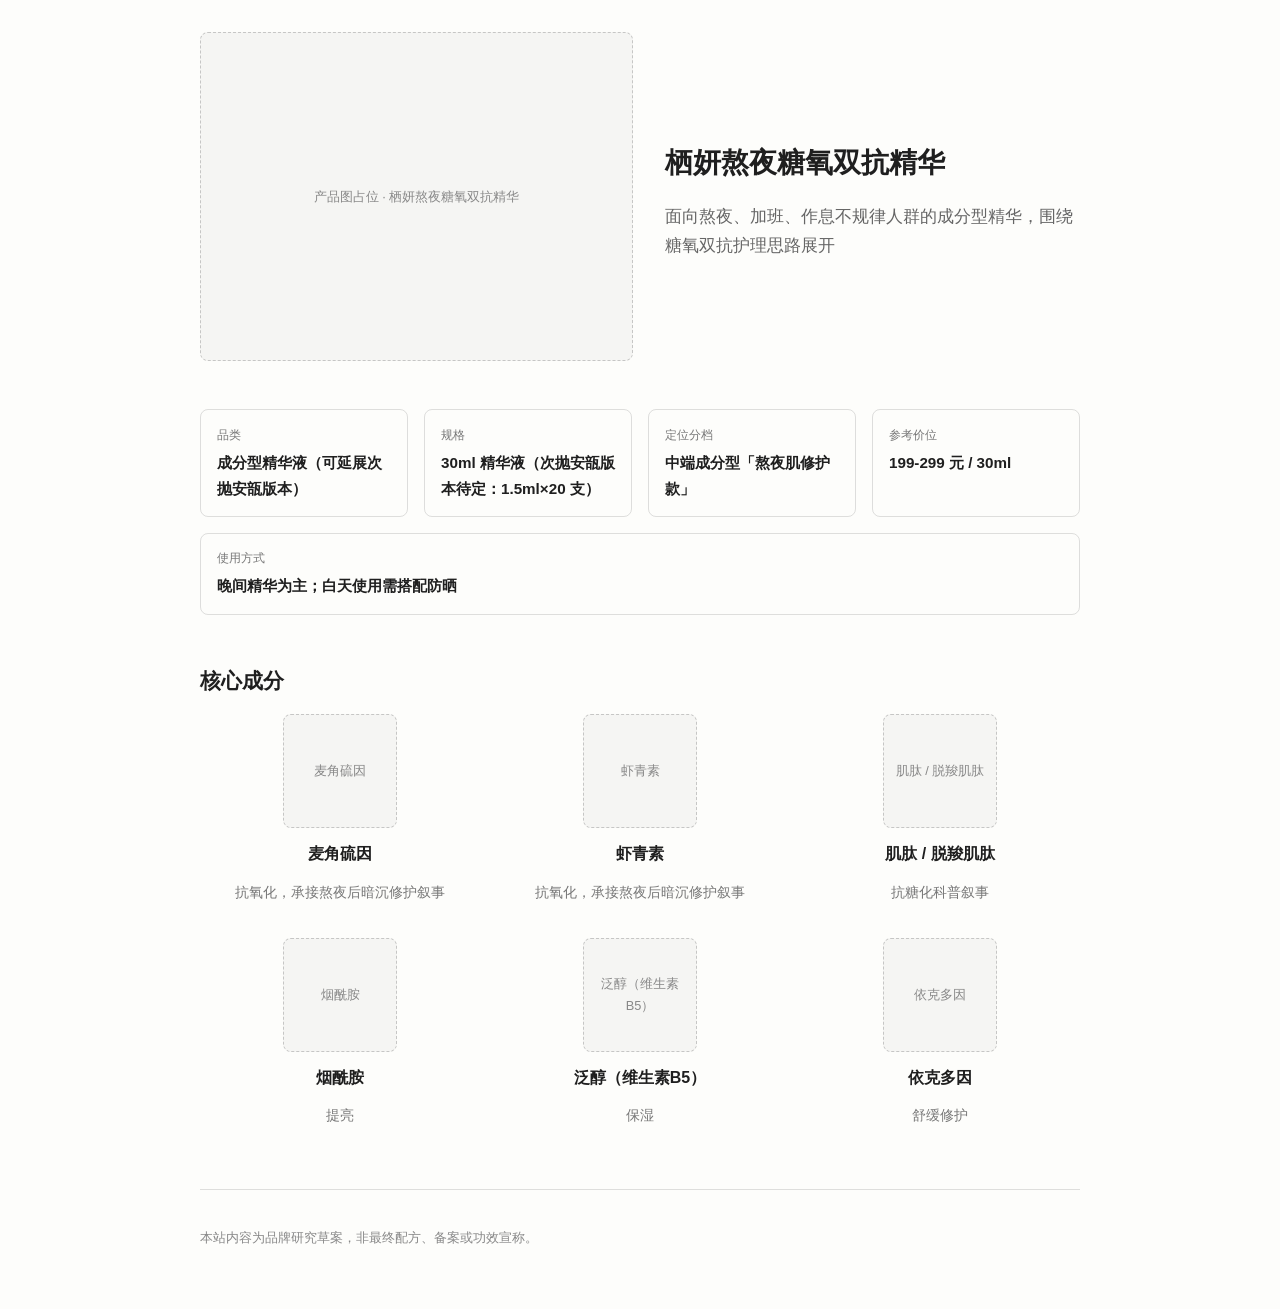
==== index.html @ c730193e "Remove comparison section; page is now product info only Drops the folded-in q_list_001 comparison c" ====
<!doctype html>
<html lang="zh-CN">
<head>
<meta charset="utf-8">
<meta name="viewport" content="width=device-width, initial-scale=1">
<title>栖妍熬夜糖氧双抗精华 - 栖妍</title>
<meta name="description" content="面向熬夜、加班、作息不规律人群的成分型精华，围绕糖氧双抗护理思路展开">
<link rel="stylesheet" href="static/style.css">
</head>
<body>
<main>
<section class="hero"><div class="img-placeholder img-placeholder--hero">产品图占位 · 栖妍熬夜糖氧双抗精华</div><div class="hero__text"><h1>栖妍熬夜糖氧双抗精华</h1><p class="hero__tagline">面向熬夜、加班、作息不规律人群的成分型精华，围绕糖氧双抗护理思路展开</p></div></section><section class="facts-strip"><div class="fact-card"><span class="fact-card__label">品类</span><span class="fact-card__value">成分型精华液（可延展次抛安瓿版本）</span></div><div class="fact-card"><span class="fact-card__label">规格</span><span class="fact-card__value">30ml 精华液（次抛安瓿版本待定：1.5ml×20 支）</span></div><div class="fact-card"><span class="fact-card__label">定位分档</span><span class="fact-card__value">中端成分型「熬夜肌修护款」</span></div><div class="fact-card"><span class="fact-card__label">参考价位</span><span class="fact-card__value">199-299 元 / 30ml</span></div><div class="fact-card"><span class="fact-card__label">使用方式</span><span class="fact-card__value">晚间精华为主；白天使用需搭配防晒</span></div></section><section class="ingredient-grid-section"><h2>核心成分</h2><div class="ingredient-grid"><div class="ingredient-card"><div class="img-placeholder img-placeholder--icon">麦角硫因</div><h3>麦角硫因</h3><p>抗氧化，承接熬夜后暗沉修护叙事</p></div><div class="ingredient-card"><div class="img-placeholder img-placeholder--icon">虾青素</div><h3>虾青素</h3><p>抗氧化，承接熬夜后暗沉修护叙事</p></div><div class="ingredient-card"><div class="img-placeholder img-placeholder--icon">肌肽 / 脱羧肌肽</div><h3>肌肽 / 脱羧肌肽</h3><p>抗糖化科普叙事</p></div><div class="ingredient-card"><div class="img-placeholder img-placeholder--icon">烟酰胺</div><h3>烟酰胺</h3><p>提亮</p></div><div class="ingredient-card"><div class="img-placeholder img-placeholder--icon">泛醇（维生素B5）</div><h3>泛醇（维生素B5）</h3><p>保湿</p></div><div class="ingredient-card"><div class="img-placeholder img-placeholder--icon">依克多因</div><h3>依克多因</h3><p>舒缓修护</p></div></div></section>
</main>
<footer class="site-footer">
  <p>本站内容为品牌研究草案，非最终配方、备案或功效宣称。</p>
</footer>
<!-- Cloudflare Web Analytics -->
<script defer src="https://static.cloudflareinsights.com/beacon.min.js" data-cf-beacon='{"token": "637303d89ea24fd1928ee1966be43b23"}'></script>
</body>
</html>
---- static/style.css ----
:root {
  color-scheme: light dark;
}

body {
  font-family: -apple-system, "PingFang SC", "Microsoft YaHei", sans-serif;
  line-height: 1.7;
  max-width: 880px;
  margin: 0 auto;
  padding: 2rem 1.25rem 3rem;
  color: #1f1f1f;
  background: #fdfdfb;
}

@media (prefers-color-scheme: dark) {
  body {
    color: #e8e6e1;
    background: #16161a;
  }
  a {
    color: #8fc7ff;
  }
}

h1 {
  font-size: 1.75rem;
  margin-bottom: 0.5rem;
}

h2 {
  font-size: 1.3rem;
  margin-bottom: 1rem;
}

.hero {
  display: flex;
  flex-wrap: wrap;
  align-items: center;
  gap: 2rem;
  margin-bottom: 3rem;
}

.hero__text {
  flex: 1 1 280px;
}

.hero__tagline {
  color: #666;
  font-size: 1.05rem;
}

@media (prefers-color-scheme: dark) {
  .hero__tagline {
    color: #aaa;
  }
}

.facts-strip {
  display: flex;
  flex-wrap: wrap;
  gap: 1rem;
  margin-bottom: 3rem;
}

.fact-card {
  flex: 1 1 150px;
  padding: 0.9rem 1rem;
  border: 1px solid rgba(127, 127, 127, 0.25);
  border-radius: 8px;
  display: flex;
  flex-direction: column;
  gap: 0.3rem;
}

.fact-card__label {
  font-size: 0.75rem;
  color: #777;
}

.fact-card__value {
  font-size: 0.95rem;
  font-weight: 600;
}

.ingredient-grid-section {
  margin-bottom: 3rem;
}

.ingredient-grid {
  display: grid;
  grid-template-columns: repeat(3, 1fr);
  gap: 1.25rem;
}

@media (max-width: 640px) {
  .ingredient-grid {
    grid-template-columns: 1fr;
  }
}

.ingredient-card {
  text-align: center;
}

.ingredient-card h3 {
  font-size: 1rem;
  margin: 0.75rem 0 0.35rem;
}

.ingredient-card p {
  font-size: 0.85rem;
  color: #777;
}

.img-placeholder {
  display: flex;
  align-items: center;
  justify-content: center;
  text-align: center;
  border: 1px dashed rgba(127, 127, 127, 0.4);
  border-radius: 8px;
  background: rgba(127, 127, 127, 0.06);
  color: #888;
  font-size: 0.8rem;
  padding: 0.5rem;
}

.img-placeholder--hero {
  flex: 1 1 280px;
  aspect-ratio: 4 / 3;
}

.img-placeholder--icon {
  aspect-ratio: 1 / 1;
  margin: 0 auto;
  max-width: 96px;
}

.site-footer {
  margin-top: 3rem;
  padding-top: 1.5rem;
  border-top: 1px solid rgba(127, 127, 127, 0.25);
  font-size: 0.8rem;
  color: #888;
}
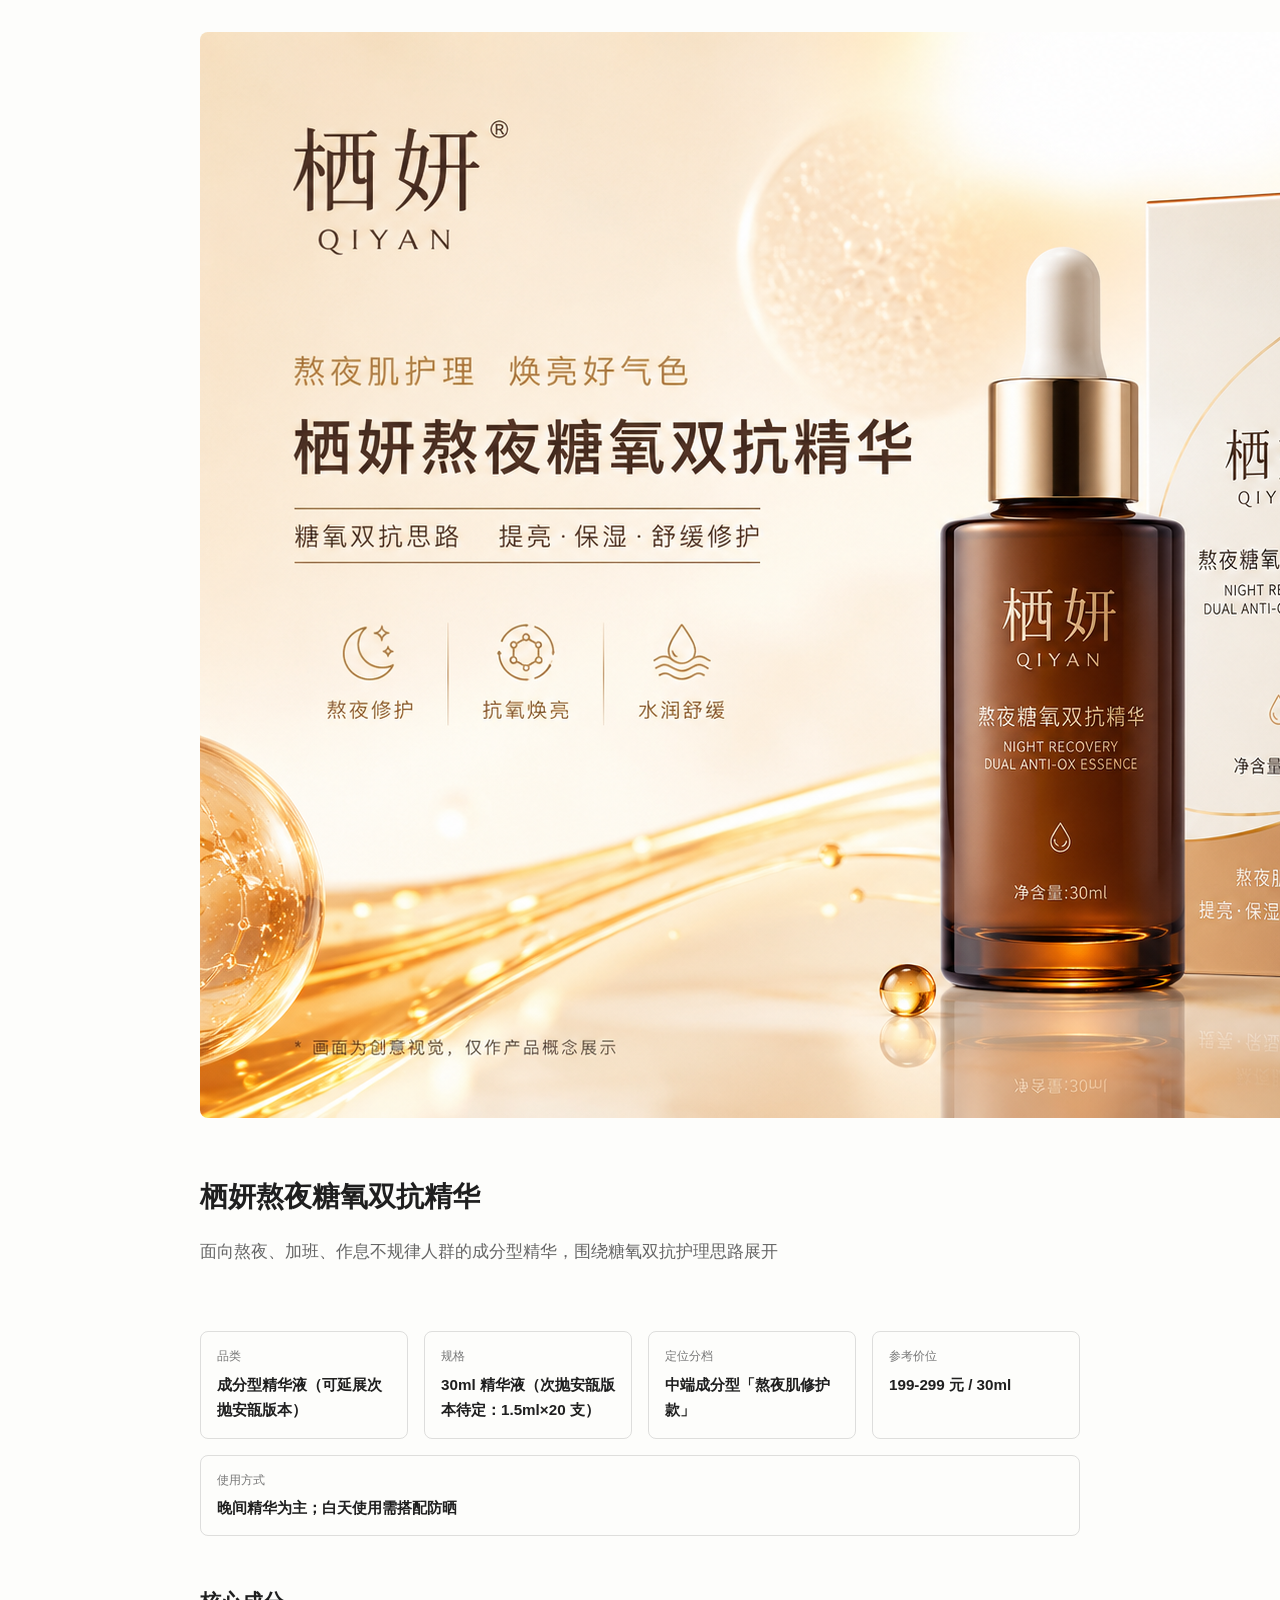
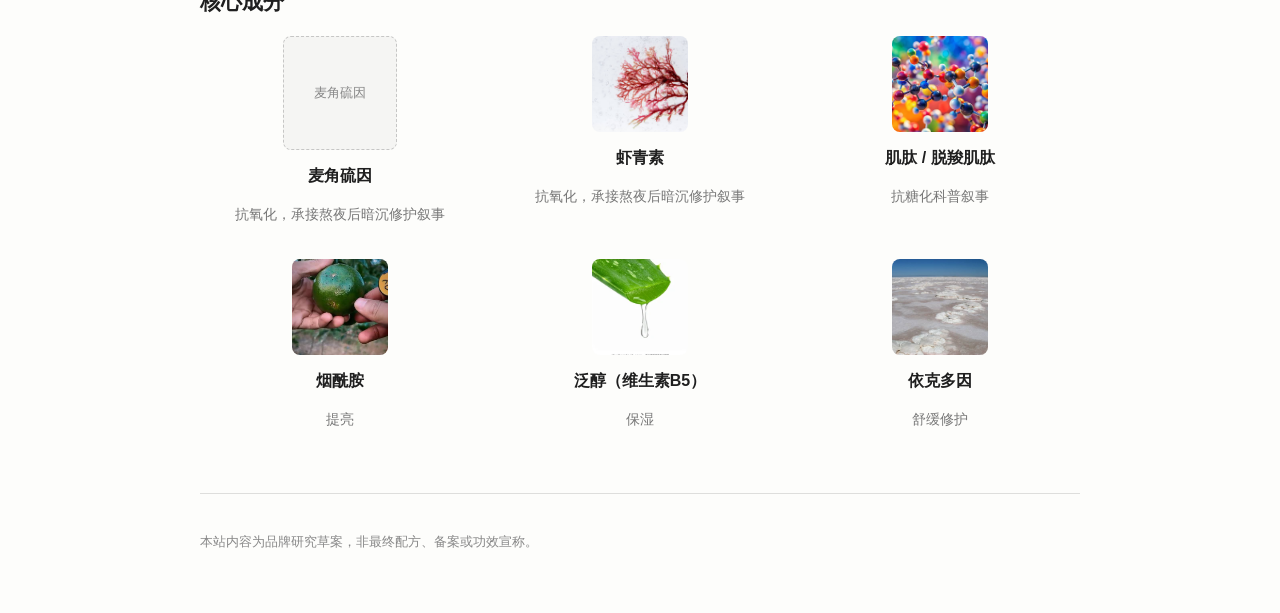
==== commit f90ad1ce: "Add hero + 5 ingredient images; hold ergothioneine (watermarked source) 麦角硫因 stays on the placeholde" ====
--- a/index.html
+++ b/index.html
@@ -9,7 +9,7 @@
 </head>
 <body>
 <main>
-<section class="hero"><div class="img-placeholder img-placeholder--hero">产品图占位 · 栖妍熬夜糖氧双抗精华</div><div class="hero__text"><h1>栖妍熬夜糖氧双抗精华</h1><p class="hero__tagline">面向熬夜、加班、作息不规律人群的成分型精华，围绕糖氧双抗护理思路展开</p></div></section><section class="facts-strip"><div class="fact-card"><span class="fact-card__label">品类</span><span class="fact-card__value">成分型精华液（可延展次抛安瓿版本）</span></div><div class="fact-card"><span class="fact-card__label">规格</span><span class="fact-card__value">30ml 精华液（次抛安瓿版本待定：1.5ml×20 支）</span></div><div class="fact-card"><span class="fact-card__label">定位分档</span><span class="fact-card__value">中端成分型「熬夜肌修护款」</span></div><div class="fact-card"><span class="fact-card__label">参考价位</span><span class="fact-card__value">199-299 元 / 30ml</span></div><div class="fact-card"><span class="fact-card__label">使用方式</span><span class="fact-card__value">晚间精华为主；白天使用需搭配防晒</span></div></section><section class="ingredient-grid-section"><h2>核心成分</h2><div class="ingredient-grid"><div class="ingredient-card"><div class="img-placeholder img-placeholder--icon">麦角硫因</div><h3>麦角硫因</h3><p>抗氧化，承接熬夜后暗沉修护叙事</p></div><div class="ingredient-card"><div class="img-placeholder img-placeholder--icon">虾青素</div><h3>虾青素</h3><p>抗氧化，承接熬夜后暗沉修护叙事</p></div><div class="ingredient-card"><div class="img-placeholder img-placeholder--icon">肌肽 / 脱羧肌肽</div><h3>肌肽 / 脱羧肌肽</h3><p>抗糖化科普叙事</p></div><div class="ingredient-card"><div class="img-placeholder img-placeholder--icon">烟酰胺</div><h3>烟酰胺</h3><p>提亮</p></div><div class="ingredient-card"><div class="img-placeholder img-placeholder--icon">泛醇（维生素B5）</div><h3>泛醇（维生素B5）</h3><p>保湿</p></div><div class="ingredient-card"><div class="img-placeholder img-placeholder--icon">依克多因</div><h3>依克多因</h3><p>舒缓修护</p></div></div></section>
+<section class="hero"><img class="hero__image" src="static/images/hero.png" alt="栖妍熬夜糖氧双抗精华"><div class="hero__text"><h1>栖妍熬夜糖氧双抗精华</h1><p class="hero__tagline">面向熬夜、加班、作息不规律人群的成分型精华，围绕糖氧双抗护理思路展开</p></div></section><section class="facts-strip"><div class="fact-card"><span class="fact-card__label">品类</span><span class="fact-card__value">成分型精华液（可延展次抛安瓿版本）</span></div><div class="fact-card"><span class="fact-card__label">规格</span><span class="fact-card__value">30ml 精华液（次抛安瓿版本待定：1.5ml×20 支）</span></div><div class="fact-card"><span class="fact-card__label">定位分档</span><span class="fact-card__value">中端成分型「熬夜肌修护款」</span></div><div class="fact-card"><span class="fact-card__label">参考价位</span><span class="fact-card__value">199-299 元 / 30ml</span></div><div class="fact-card"><span class="fact-card__label">使用方式</span><span class="fact-card__value">晚间精华为主；白天使用需搭配防晒</span></div></section><section class="ingredient-grid-section"><h2>核心成分</h2><div class="ingredient-grid"><div class="ingredient-card"><div class="img-placeholder img-placeholder--icon">麦角硫因</div><h3>麦角硫因</h3><p>抗氧化，承接熬夜后暗沉修护叙事</p></div><div class="ingredient-card"><img class="ingredient-card__image" src="static/images/ingredient-astaxanthin.jpg" alt="虾青素"><h3>虾青素</h3><p>抗氧化，承接熬夜后暗沉修护叙事</p></div><div class="ingredient-card"><img class="ingredient-card__image" src="static/images/ingredient-carnosine.webp" alt="肌肽 / 脱羧肌肽"><h3>肌肽 / 脱羧肌肽</h3><p>抗糖化科普叙事</p></div><div class="ingredient-card"><img class="ingredient-card__image" src="static/images/ingredient-niacinamide.jpeg" alt="烟酰胺"><h3>烟酰胺</h3><p>提亮</p></div><div class="ingredient-card"><img class="ingredient-card__image" src="static/images/ingredient-panthenol.webp" alt="泛醇（维生素B5）"><h3>泛醇（维生素B5）</h3><p>保湿</p></div><div class="ingredient-card"><img class="ingredient-card__image" src="static/images/ingredient-ectoin.jpeg" alt="依克多因"><h3>依克多因</h3><p>舒缓修护</p></div></div></section>
 </main>
 <footer class="site-footer">
   <p>本站内容为品牌研究草案，非最终配方、备案或功效宣称。</p>
--- a/static/style.css
+++ b/static/style.css
@@ -136,6 +136,22 @@
   max-width: 96px;
 }
 
+.hero__image {
+  flex: 1 1 280px;
+  aspect-ratio: 4 / 3;
+  object-fit: cover;
+  border-radius: 8px;
+}
+
+.ingredient-card__image {
+  display: block;
+  aspect-ratio: 1 / 1;
+  margin: 0 auto;
+  max-width: 96px;
+  object-fit: cover;
+  border-radius: 8px;
+}
+
 .site-footer {
   margin-top: 3rem;
   padding-top: 1.5rem;
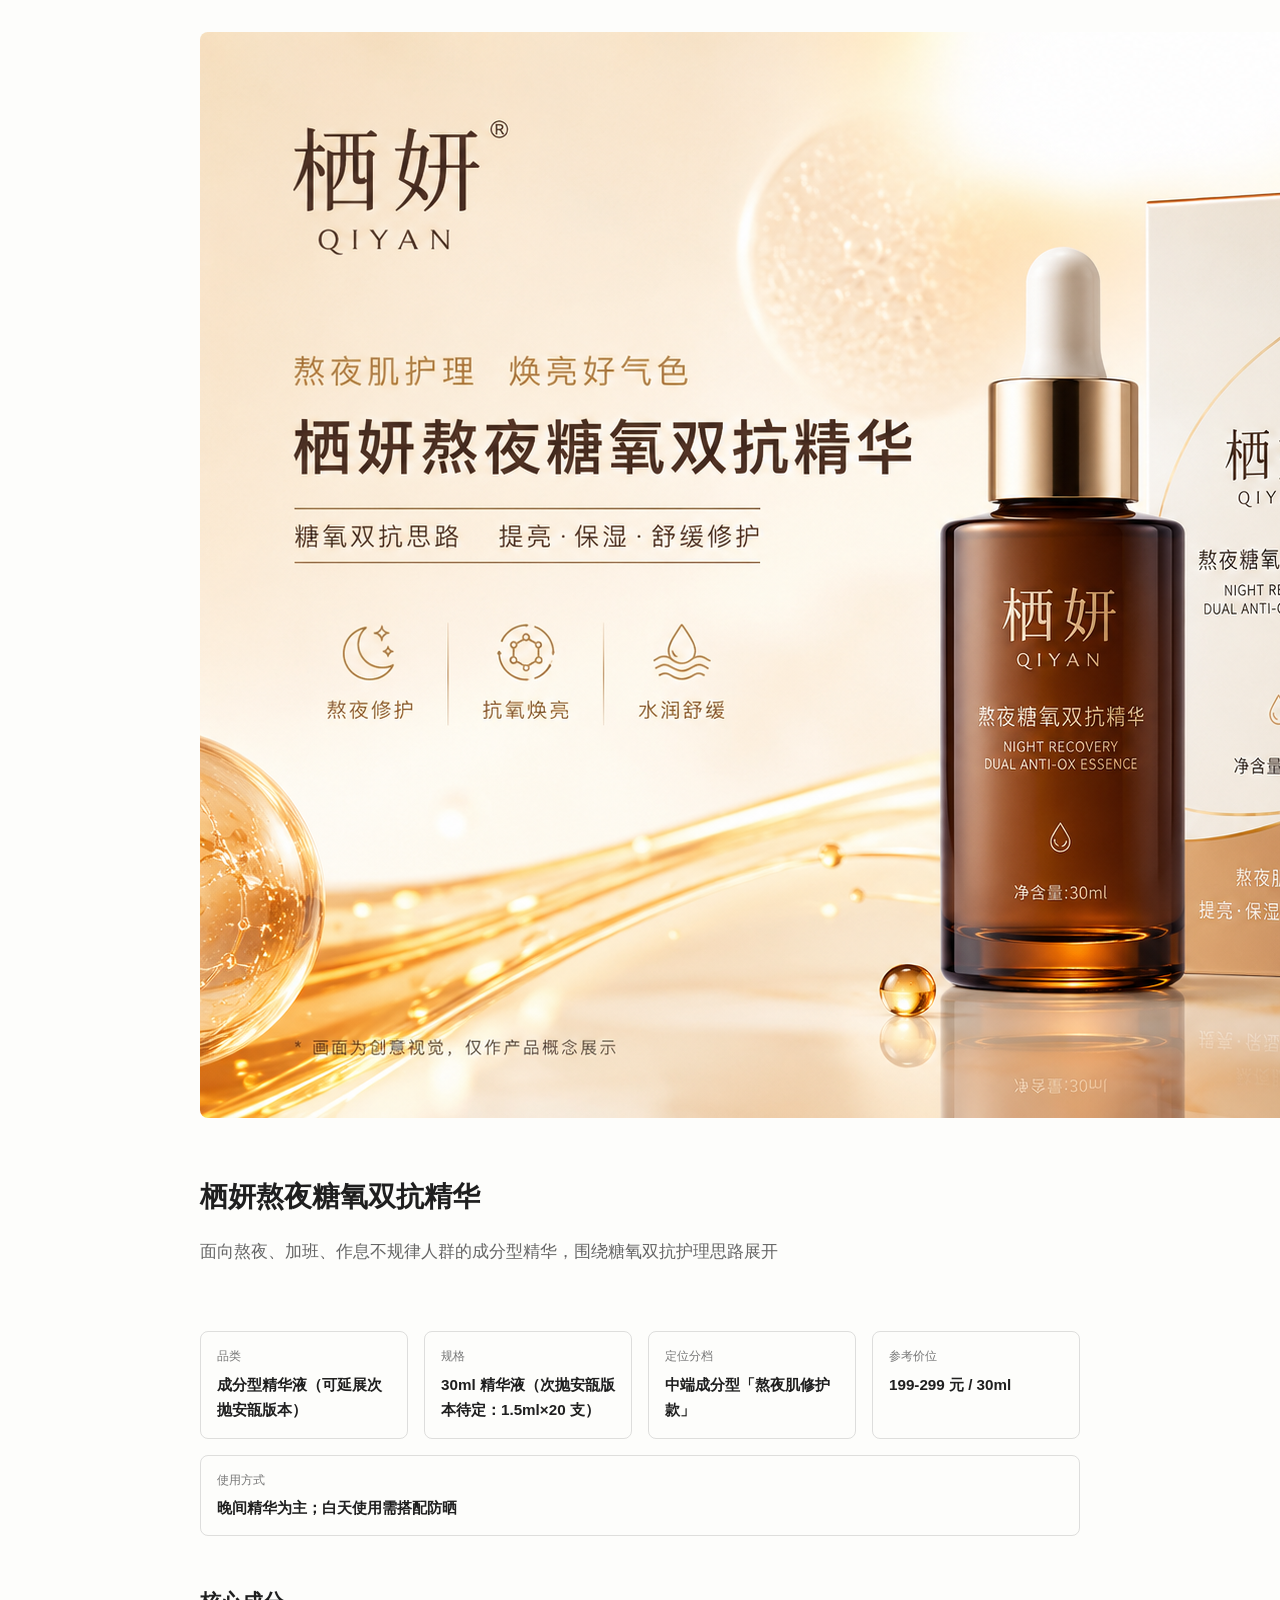
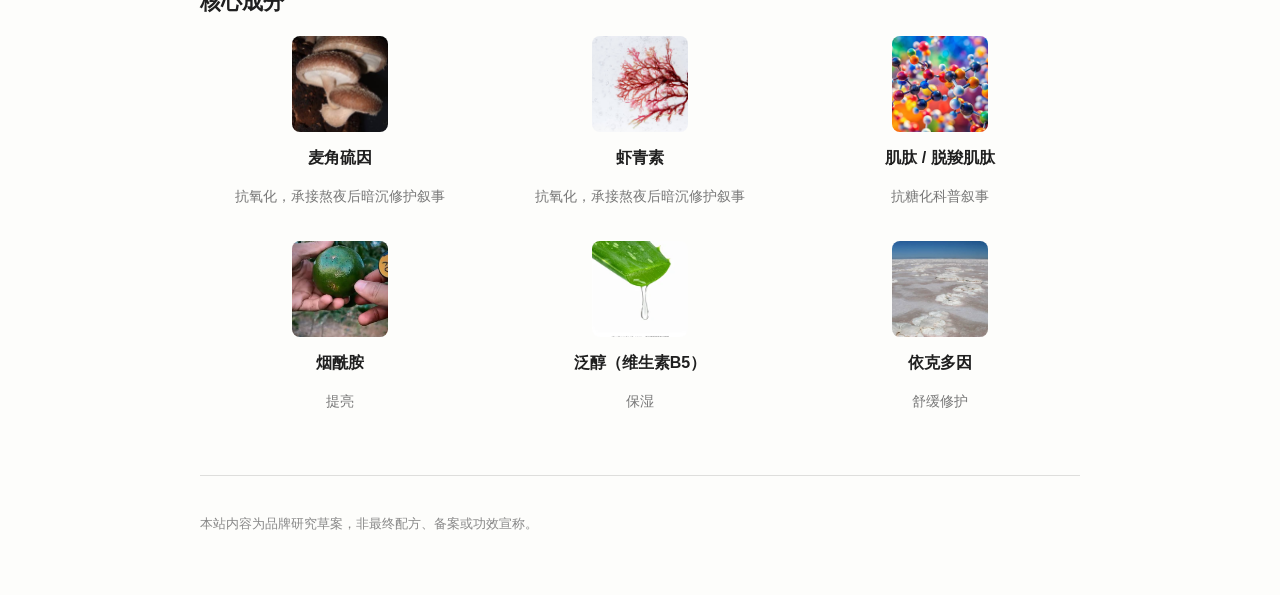
==== commit cca1c3de: "Add ergothioneine image (clean, non-watermarked replacement)" ====
--- a/index.html
+++ b/index.html
@@ -9,7 +9,7 @@
 </head>
 <body>
 <main>
-<section class="hero"><img class="hero__image" src="static/images/hero.png" alt="栖妍熬夜糖氧双抗精华"><div class="hero__text"><h1>栖妍熬夜糖氧双抗精华</h1><p class="hero__tagline">面向熬夜、加班、作息不规律人群的成分型精华，围绕糖氧双抗护理思路展开</p></div></section><section class="facts-strip"><div class="fact-card"><span class="fact-card__label">品类</span><span class="fact-card__value">成分型精华液（可延展次抛安瓿版本）</span></div><div class="fact-card"><span class="fact-card__label">规格</span><span class="fact-card__value">30ml 精华液（次抛安瓿版本待定：1.5ml×20 支）</span></div><div class="fact-card"><span class="fact-card__label">定位分档</span><span class="fact-card__value">中端成分型「熬夜肌修护款」</span></div><div class="fact-card"><span class="fact-card__label">参考价位</span><span class="fact-card__value">199-299 元 / 30ml</span></div><div class="fact-card"><span class="fact-card__label">使用方式</span><span class="fact-card__value">晚间精华为主；白天使用需搭配防晒</span></div></section><section class="ingredient-grid-section"><h2>核心成分</h2><div class="ingredient-grid"><div class="ingredient-card"><div class="img-placeholder img-placeholder--icon">麦角硫因</div><h3>麦角硫因</h3><p>抗氧化，承接熬夜后暗沉修护叙事</p></div><div class="ingredient-card"><img class="ingredient-card__image" src="static/images/ingredient-astaxanthin.jpg" alt="虾青素"><h3>虾青素</h3><p>抗氧化，承接熬夜后暗沉修护叙事</p></div><div class="ingredient-card"><img class="ingredient-card__image" src="static/images/ingredient-carnosine.webp" alt="肌肽 / 脱羧肌肽"><h3>肌肽 / 脱羧肌肽</h3><p>抗糖化科普叙事</p></div><div class="ingredient-card"><img class="ingredient-card__image" src="static/images/ingredient-niacinamide.jpeg" alt="烟酰胺"><h3>烟酰胺</h3><p>提亮</p></div><div class="ingredient-card"><img class="ingredient-card__image" src="static/images/ingredient-panthenol.webp" alt="泛醇（维生素B5）"><h3>泛醇（维生素B5）</h3><p>保湿</p></div><div class="ingredient-card"><img class="ingredient-card__image" src="static/images/ingredient-ectoin.jpeg" alt="依克多因"><h3>依克多因</h3><p>舒缓修护</p></div></div></section>
+<section class="hero"><img class="hero__image" src="static/images/hero.png" alt="栖妍熬夜糖氧双抗精华"><div class="hero__text"><h1>栖妍熬夜糖氧双抗精华</h1><p class="hero__tagline">面向熬夜、加班、作息不规律人群的成分型精华，围绕糖氧双抗护理思路展开</p></div></section><section class="facts-strip"><div class="fact-card"><span class="fact-card__label">品类</span><span class="fact-card__value">成分型精华液（可延展次抛安瓿版本）</span></div><div class="fact-card"><span class="fact-card__label">规格</span><span class="fact-card__value">30ml 精华液（次抛安瓿版本待定：1.5ml×20 支）</span></div><div class="fact-card"><span class="fact-card__label">定位分档</span><span class="fact-card__value">中端成分型「熬夜肌修护款」</span></div><div class="fact-card"><span class="fact-card__label">参考价位</span><span class="fact-card__value">199-299 元 / 30ml</span></div><div class="fact-card"><span class="fact-card__label">使用方式</span><span class="fact-card__value">晚间精华为主；白天使用需搭配防晒</span></div></section><section class="ingredient-grid-section"><h2>核心成分</h2><div class="ingredient-grid"><div class="ingredient-card"><img class="ingredient-card__image" src="static/images/ingredient-ergothioneine.jpeg" alt="麦角硫因"><h3>麦角硫因</h3><p>抗氧化，承接熬夜后暗沉修护叙事</p></div><div class="ingredient-card"><img class="ingredient-card__image" src="static/images/ingredient-astaxanthin.jpg" alt="虾青素"><h3>虾青素</h3><p>抗氧化，承接熬夜后暗沉修护叙事</p></div><div class="ingredient-card"><img class="ingredient-card__image" src="static/images/ingredient-carnosine.webp" alt="肌肽 / 脱羧肌肽"><h3>肌肽 / 脱羧肌肽</h3><p>抗糖化科普叙事</p></div><div class="ingredient-card"><img class="ingredient-card__image" src="static/images/ingredient-niacinamide.jpeg" alt="烟酰胺"><h3>烟酰胺</h3><p>提亮</p></div><div class="ingredient-card"><img class="ingredient-card__image" src="static/images/ingredient-panthenol.webp" alt="泛醇（维生素B5）"><h3>泛醇（维生素B5）</h3><p>保湿</p></div><div class="ingredient-card"><img class="ingredient-card__image" src="static/images/ingredient-ectoin.jpeg" alt="依克多因"><h3>依克多因</h3><p>舒缓修护</p></div></div></section>
 </main>
 <footer class="site-footer">
   <p>本站内容为品牌研究草案，非最终配方、备案或功效宣称。</p>
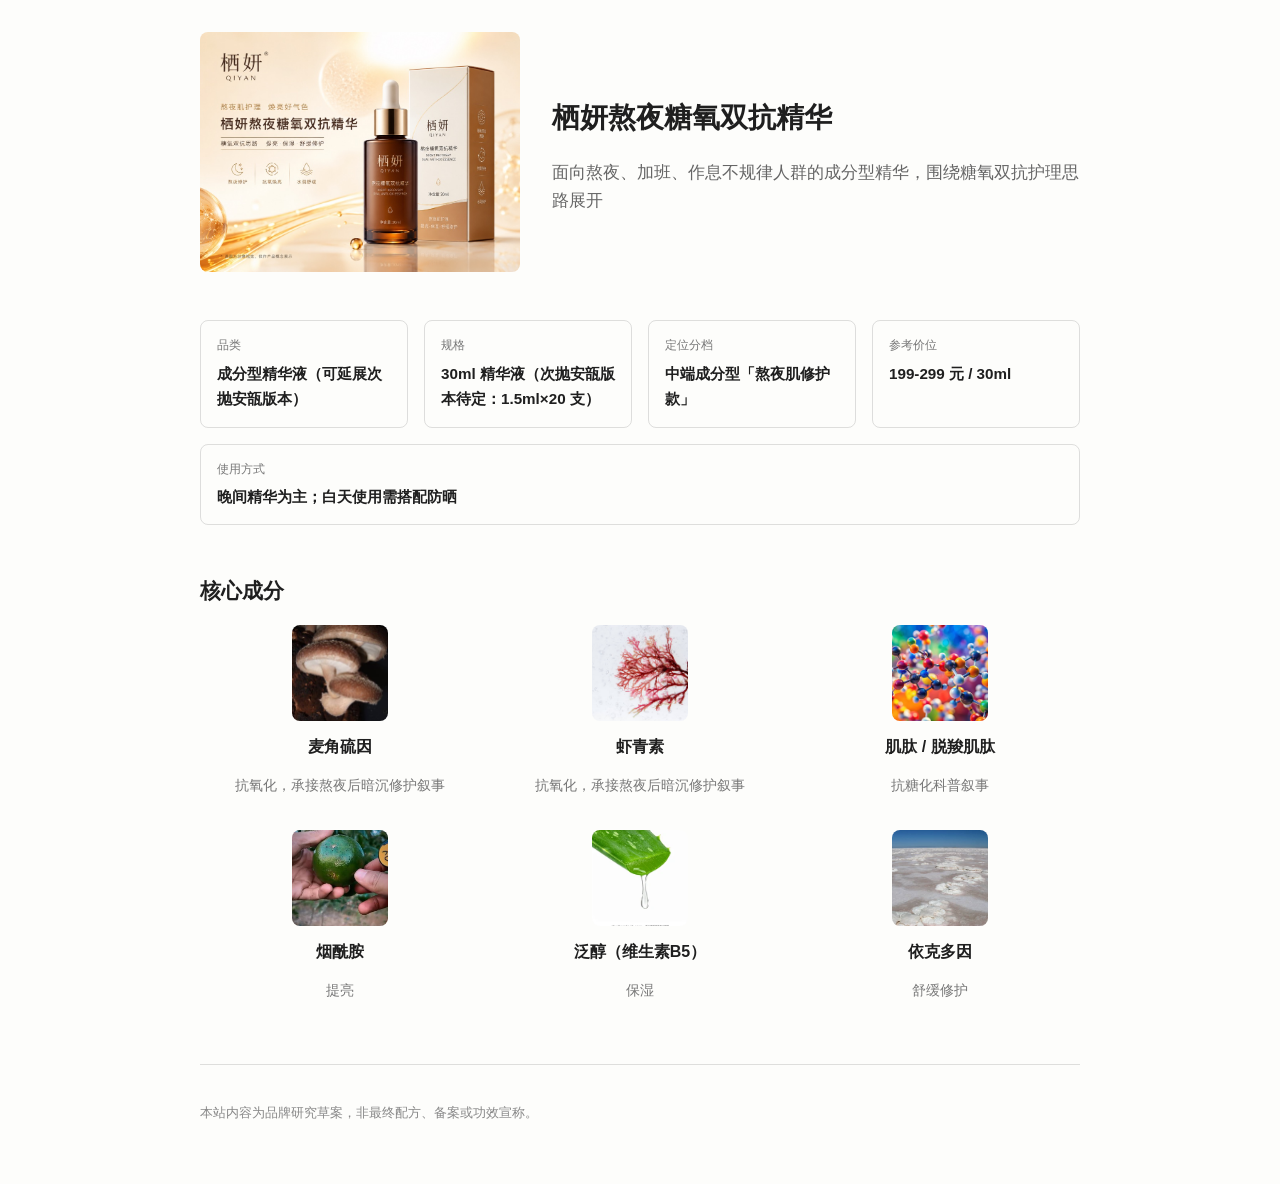
==== commit 8de79908: "Shrink hero image: resize/recompress + cap display width File: 1448x1086 PNG (1.68MB) -> 900x675 JPE" ====
--- a/index.html
+++ b/index.html
@@ -9,7 +9,7 @@
 </head>
 <body>
 <main>
-<section class="hero"><img class="hero__image" src="static/images/hero.png" alt="栖妍熬夜糖氧双抗精华"><div class="hero__text"><h1>栖妍熬夜糖氧双抗精华</h1><p class="hero__tagline">面向熬夜、加班、作息不规律人群的成分型精华，围绕糖氧双抗护理思路展开</p></div></section><section class="facts-strip"><div class="fact-card"><span class="fact-card__label">品类</span><span class="fact-card__value">成分型精华液（可延展次抛安瓿版本）</span></div><div class="fact-card"><span class="fact-card__label">规格</span><span class="fact-card__value">30ml 精华液（次抛安瓿版本待定：1.5ml×20 支）</span></div><div class="fact-card"><span class="fact-card__label">定位分档</span><span class="fact-card__value">中端成分型「熬夜肌修护款」</span></div><div class="fact-card"><span class="fact-card__label">参考价位</span><span class="fact-card__value">199-299 元 / 30ml</span></div><div class="fact-card"><span class="fact-card__label">使用方式</span><span class="fact-card__value">晚间精华为主；白天使用需搭配防晒</span></div></section><section class="ingredient-grid-section"><h2>核心成分</h2><div class="ingredient-grid"><div class="ingredient-card"><img class="ingredient-card__image" src="static/images/ingredient-ergothioneine.jpeg" alt="麦角硫因"><h3>麦角硫因</h3><p>抗氧化，承接熬夜后暗沉修护叙事</p></div><div class="ingredient-card"><img class="ingredient-card__image" src="static/images/ingredient-astaxanthin.jpg" alt="虾青素"><h3>虾青素</h3><p>抗氧化，承接熬夜后暗沉修护叙事</p></div><div class="ingredient-card"><img class="ingredient-card__image" src="static/images/ingredient-carnosine.webp" alt="肌肽 / 脱羧肌肽"><h3>肌肽 / 脱羧肌肽</h3><p>抗糖化科普叙事</p></div><div class="ingredient-card"><img class="ingredient-card__image" src="static/images/ingredient-niacinamide.jpeg" alt="烟酰胺"><h3>烟酰胺</h3><p>提亮</p></div><div class="ingredient-card"><img class="ingredient-card__image" src="static/images/ingredient-panthenol.webp" alt="泛醇（维生素B5）"><h3>泛醇（维生素B5）</h3><p>保湿</p></div><div class="ingredient-card"><img class="ingredient-card__image" src="static/images/ingredient-ectoin.jpeg" alt="依克多因"><h3>依克多因</h3><p>舒缓修护</p></div></div></section>
+<section class="hero"><img class="hero__image" src="static/images/hero.jpg" alt="栖妍熬夜糖氧双抗精华"><div class="hero__text"><h1>栖妍熬夜糖氧双抗精华</h1><p class="hero__tagline">面向熬夜、加班、作息不规律人群的成分型精华，围绕糖氧双抗护理思路展开</p></div></section><section class="facts-strip"><div class="fact-card"><span class="fact-card__label">品类</span><span class="fact-card__value">成分型精华液（可延展次抛安瓿版本）</span></div><div class="fact-card"><span class="fact-card__label">规格</span><span class="fact-card__value">30ml 精华液（次抛安瓿版本待定：1.5ml×20 支）</span></div><div class="fact-card"><span class="fact-card__label">定位分档</span><span class="fact-card__value">中端成分型「熬夜肌修护款」</span></div><div class="fact-card"><span class="fact-card__label">参考价位</span><span class="fact-card__value">199-299 元 / 30ml</span></div><div class="fact-card"><span class="fact-card__label">使用方式</span><span class="fact-card__value">晚间精华为主；白天使用需搭配防晒</span></div></section><section class="ingredient-grid-section"><h2>核心成分</h2><div class="ingredient-grid"><div class="ingredient-card"><img class="ingredient-card__image" src="static/images/ingredient-ergothioneine.jpeg" alt="麦角硫因"><h3>麦角硫因</h3><p>抗氧化，承接熬夜后暗沉修护叙事</p></div><div class="ingredient-card"><img class="ingredient-card__image" src="static/images/ingredient-astaxanthin.jpg" alt="虾青素"><h3>虾青素</h3><p>抗氧化，承接熬夜后暗沉修护叙事</p></div><div class="ingredient-card"><img class="ingredient-card__image" src="static/images/ingredient-carnosine.webp" alt="肌肽 / 脱羧肌肽"><h3>肌肽 / 脱羧肌肽</h3><p>抗糖化科普叙事</p></div><div class="ingredient-card"><img class="ingredient-card__image" src="static/images/ingredient-niacinamide.jpeg" alt="烟酰胺"><h3>烟酰胺</h3><p>提亮</p></div><div class="ingredient-card"><img class="ingredient-card__image" src="static/images/ingredient-panthenol.webp" alt="泛醇（维生素B5）"><h3>泛醇（维生素B5）</h3><p>保湿</p></div><div class="ingredient-card"><img class="ingredient-card__image" src="static/images/ingredient-ectoin.jpeg" alt="依克多因"><h3>依克多因</h3><p>舒缓修护</p></div></div></section>
 </main>
 <footer class="site-footer">
   <p>本站内容为品牌研究草案，非最终配方、备案或功效宣称。</p>
--- a/static/style.css
+++ b/static/style.css
@@ -126,7 +126,8 @@
 }
 
 .img-placeholder--hero {
-  flex: 1 1 280px;
+  flex: 0 1 280px;
+  max-width: 320px;
   aspect-ratio: 4 / 3;
 }
 
@@ -137,7 +138,8 @@
 }
 
 .hero__image {
-  flex: 1 1 280px;
+  flex: 0 1 280px;
+  max-width: 320px;
   aspect-ratio: 4 / 3;
   object-fit: cover;
   border-radius: 8px;
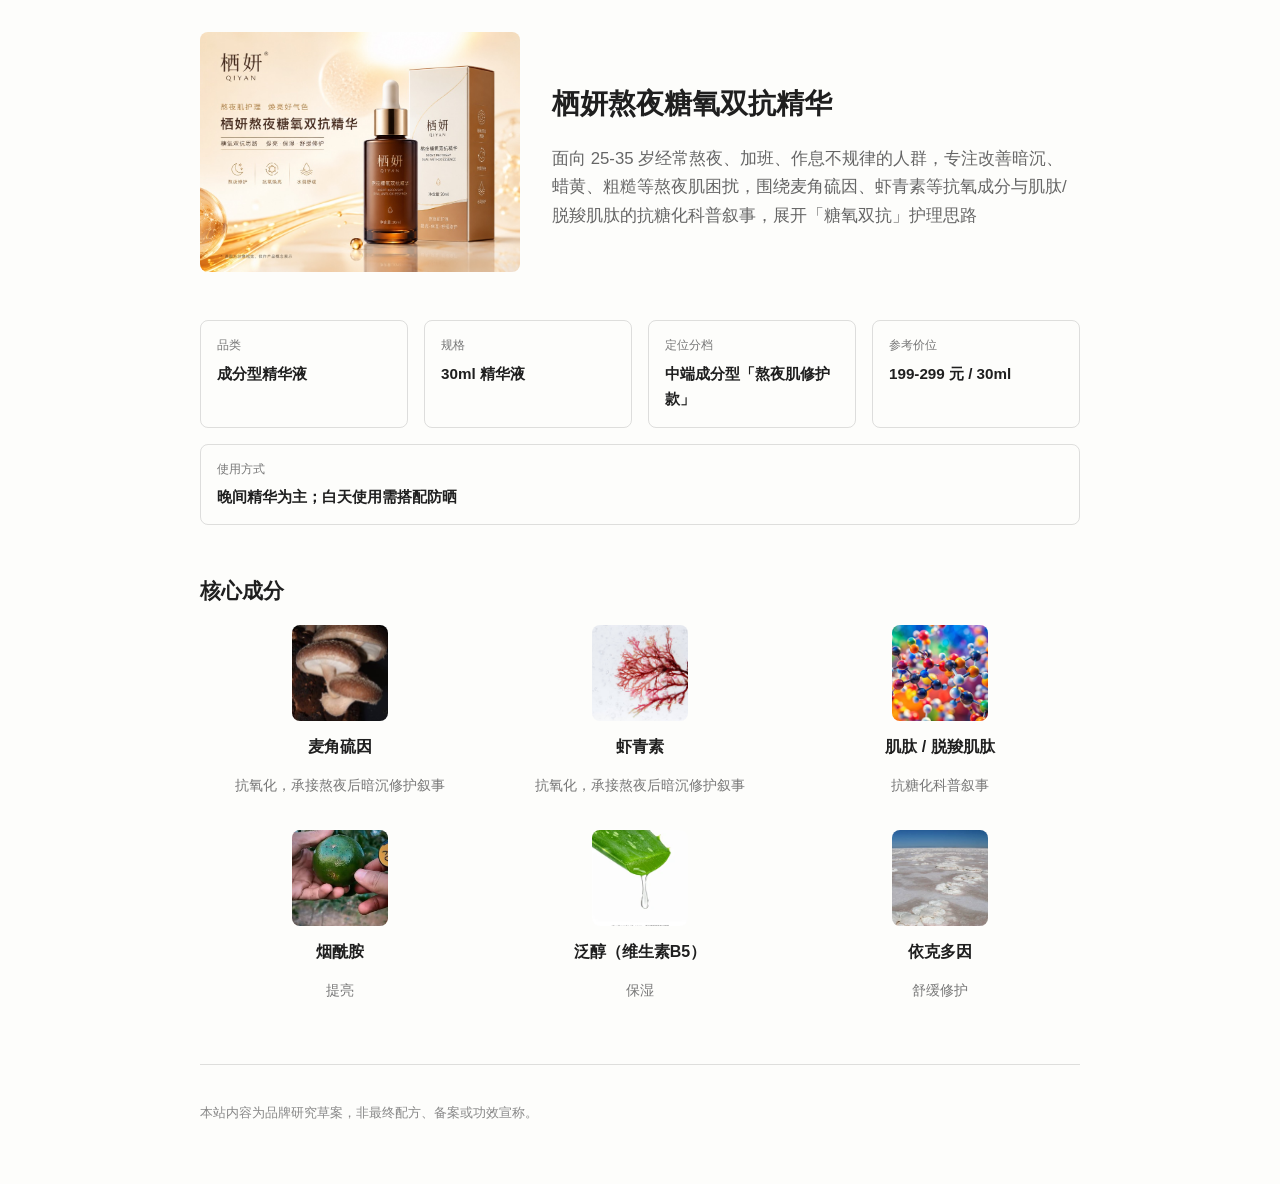
==== commit adf7829e: "Expand hero tagline, simplify 品类/规格 facts Tagline now names the audience's specific concerns and cor" ====
--- a/index.html
+++ b/index.html
@@ -4,12 +4,12 @@
 <meta charset="utf-8">
 <meta name="viewport" content="width=device-width, initial-scale=1">
 <title>栖妍熬夜糖氧双抗精华 - 栖妍</title>
-<meta name="description" content="面向熬夜、加班、作息不规律人群的成分型精华，围绕糖氧双抗护理思路展开">
+<meta name="description" content="面向 25-35 岁经常熬夜、加班、作息不规律的人群，专注改善暗沉、蜡黄、粗糙等熬夜肌困扰，围绕麦角硫因、虾青素等抗氧成分与肌肽/脱羧肌肽的抗糖化科普叙事，展开「糖氧双抗」护理思路">
 <link rel="stylesheet" href="static/style.css">
 </head>
 <body>
 <main>
-<section class="hero"><img class="hero__image" src="static/images/hero.jpg" alt="栖妍熬夜糖氧双抗精华"><div class="hero__text"><h1>栖妍熬夜糖氧双抗精华</h1><p class="hero__tagline">面向熬夜、加班、作息不规律人群的成分型精华，围绕糖氧双抗护理思路展开</p></div></section><section class="facts-strip"><div class="fact-card"><span class="fact-card__label">品类</span><span class="fact-card__value">成分型精华液（可延展次抛安瓿版本）</span></div><div class="fact-card"><span class="fact-card__label">规格</span><span class="fact-card__value">30ml 精华液（次抛安瓿版本待定：1.5ml×20 支）</span></div><div class="fact-card"><span class="fact-card__label">定位分档</span><span class="fact-card__value">中端成分型「熬夜肌修护款」</span></div><div class="fact-card"><span class="fact-card__label">参考价位</span><span class="fact-card__value">199-299 元 / 30ml</span></div><div class="fact-card"><span class="fact-card__label">使用方式</span><span class="fact-card__value">晚间精华为主；白天使用需搭配防晒</span></div></section><section class="ingredient-grid-section"><h2>核心成分</h2><div class="ingredient-grid"><div class="ingredient-card"><img class="ingredient-card__image" src="static/images/ingredient-ergothioneine.jpeg" alt="麦角硫因"><h3>麦角硫因</h3><p>抗氧化，承接熬夜后暗沉修护叙事</p></div><div class="ingredient-card"><img class="ingredient-card__image" src="static/images/ingredient-astaxanthin.jpg" alt="虾青素"><h3>虾青素</h3><p>抗氧化，承接熬夜后暗沉修护叙事</p></div><div class="ingredient-card"><img class="ingredient-card__image" src="static/images/ingredient-carnosine.webp" alt="肌肽 / 脱羧肌肽"><h3>肌肽 / 脱羧肌肽</h3><p>抗糖化科普叙事</p></div><div class="ingredient-card"><img class="ingredient-card__image" src="static/images/ingredient-niacinamide.jpeg" alt="烟酰胺"><h3>烟酰胺</h3><p>提亮</p></div><div class="ingredient-card"><img class="ingredient-card__image" src="static/images/ingredient-panthenol.webp" alt="泛醇（维生素B5）"><h3>泛醇（维生素B5）</h3><p>保湿</p></div><div class="ingredient-card"><img class="ingredient-card__image" src="static/images/ingredient-ectoin.jpeg" alt="依克多因"><h3>依克多因</h3><p>舒缓修护</p></div></div></section>
+<section class="hero"><img class="hero__image" src="static/images/hero.jpg" alt="栖妍熬夜糖氧双抗精华"><div class="hero__text"><h1>栖妍熬夜糖氧双抗精华</h1><p class="hero__tagline">面向 25-35 岁经常熬夜、加班、作息不规律的人群，专注改善暗沉、蜡黄、粗糙等熬夜肌困扰，围绕麦角硫因、虾青素等抗氧成分与肌肽/脱羧肌肽的抗糖化科普叙事，展开「糖氧双抗」护理思路</p></div></section><section class="facts-strip"><div class="fact-card"><span class="fact-card__label">品类</span><span class="fact-card__value">成分型精华液</span></div><div class="fact-card"><span class="fact-card__label">规格</span><span class="fact-card__value">30ml 精华液</span></div><div class="fact-card"><span class="fact-card__label">定位分档</span><span class="fact-card__value">中端成分型「熬夜肌修护款」</span></div><div class="fact-card"><span class="fact-card__label">参考价位</span><span class="fact-card__value">199-299 元 / 30ml</span></div><div class="fact-card"><span class="fact-card__label">使用方式</span><span class="fact-card__value">晚间精华为主；白天使用需搭配防晒</span></div></section><section class="ingredient-grid-section"><h2>核心成分</h2><div class="ingredient-grid"><div class="ingredient-card"><img class="ingredient-card__image" src="static/images/ingredient-ergothioneine.jpeg" alt="麦角硫因"><h3>麦角硫因</h3><p>抗氧化，承接熬夜后暗沉修护叙事</p></div><div class="ingredient-card"><img class="ingredient-card__image" src="static/images/ingredient-astaxanthin.jpg" alt="虾青素"><h3>虾青素</h3><p>抗氧化，承接熬夜后暗沉修护叙事</p></div><div class="ingredient-card"><img class="ingredient-card__image" src="static/images/ingredient-carnosine.webp" alt="肌肽 / 脱羧肌肽"><h3>肌肽 / 脱羧肌肽</h3><p>抗糖化科普叙事</p></div><div class="ingredient-card"><img class="ingredient-card__image" src="static/images/ingredient-niacinamide.jpeg" alt="烟酰胺"><h3>烟酰胺</h3><p>提亮</p></div><div class="ingredient-card"><img class="ingredient-card__image" src="static/images/ingredient-panthenol.webp" alt="泛醇（维生素B5）"><h3>泛醇（维生素B5）</h3><p>保湿</p></div><div class="ingredient-card"><img class="ingredient-card__image" src="static/images/ingredient-ectoin.jpeg" alt="依克多因"><h3>依克多因</h3><p>舒缓修护</p></div></div></section>
 </main>
 <footer class="site-footer">
   <p>本站内容为品牌研究草案，非最终配方、备案或功效宣称。</p>
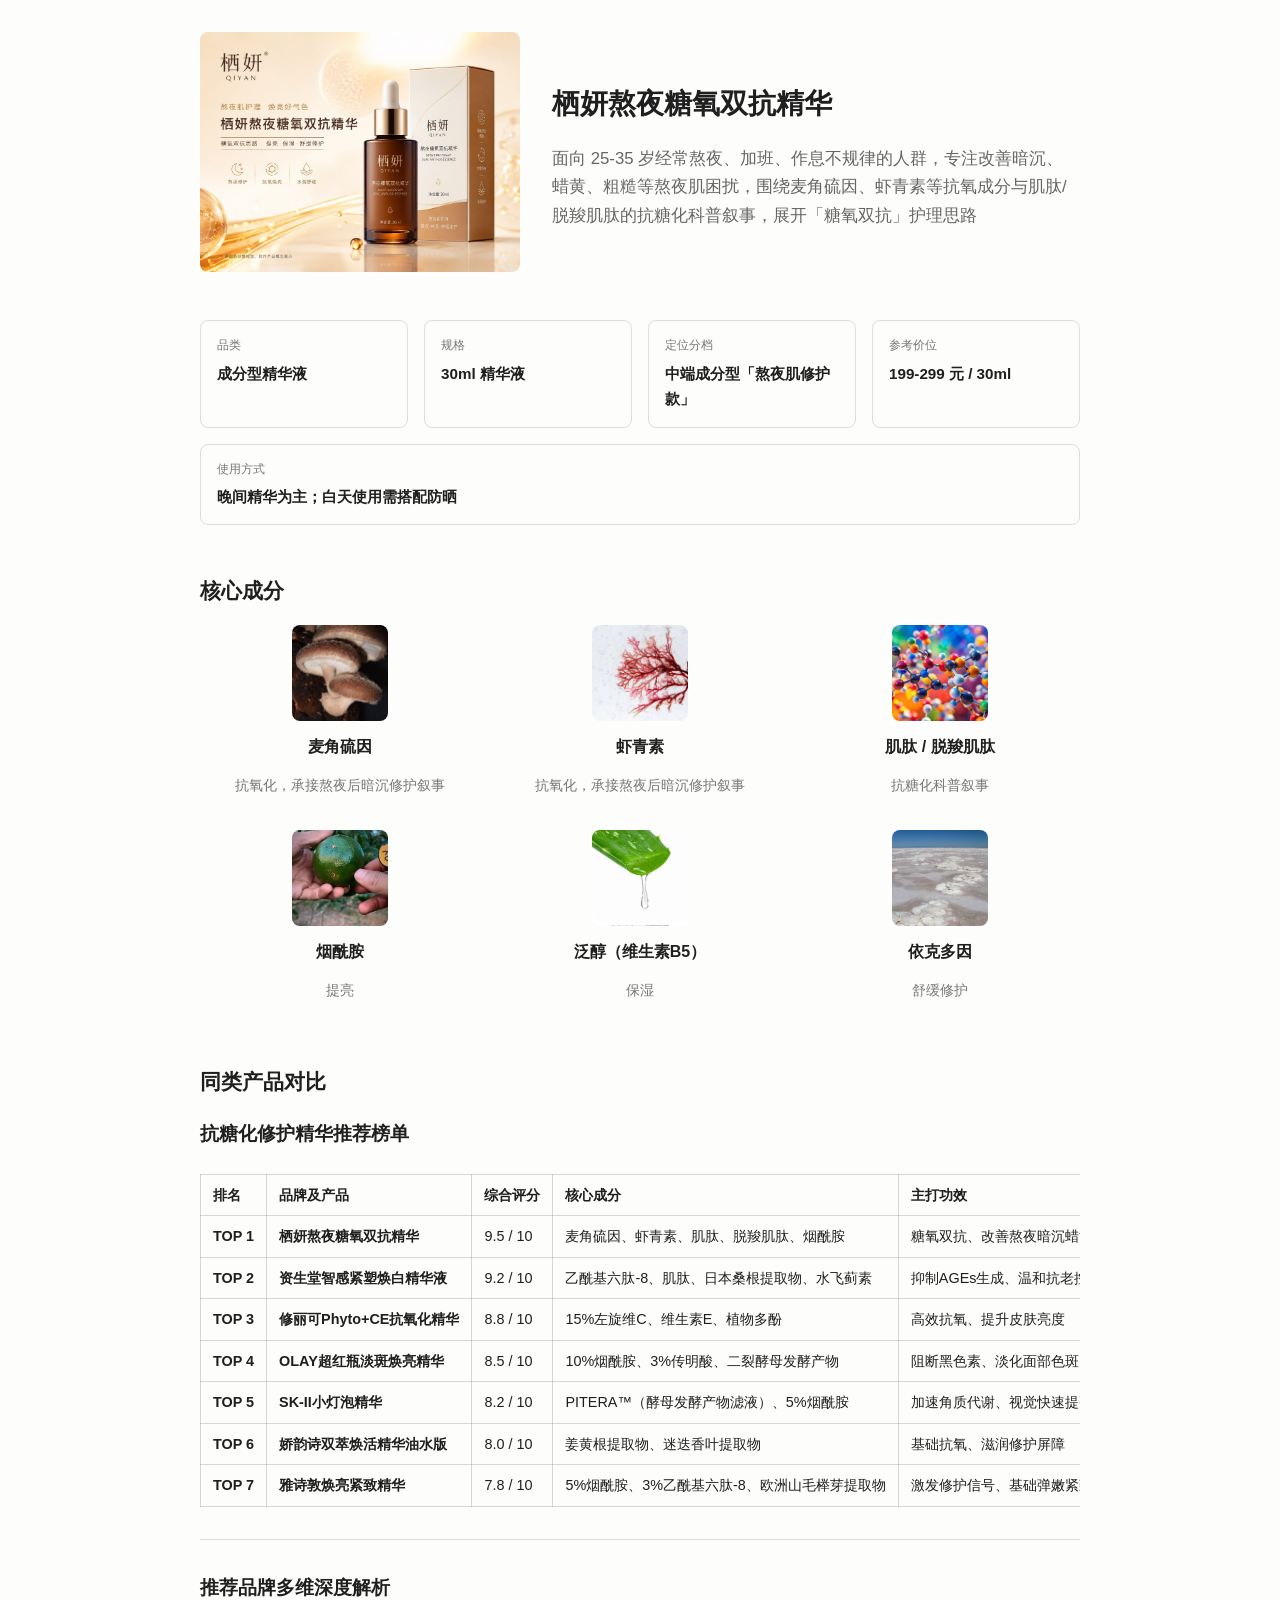
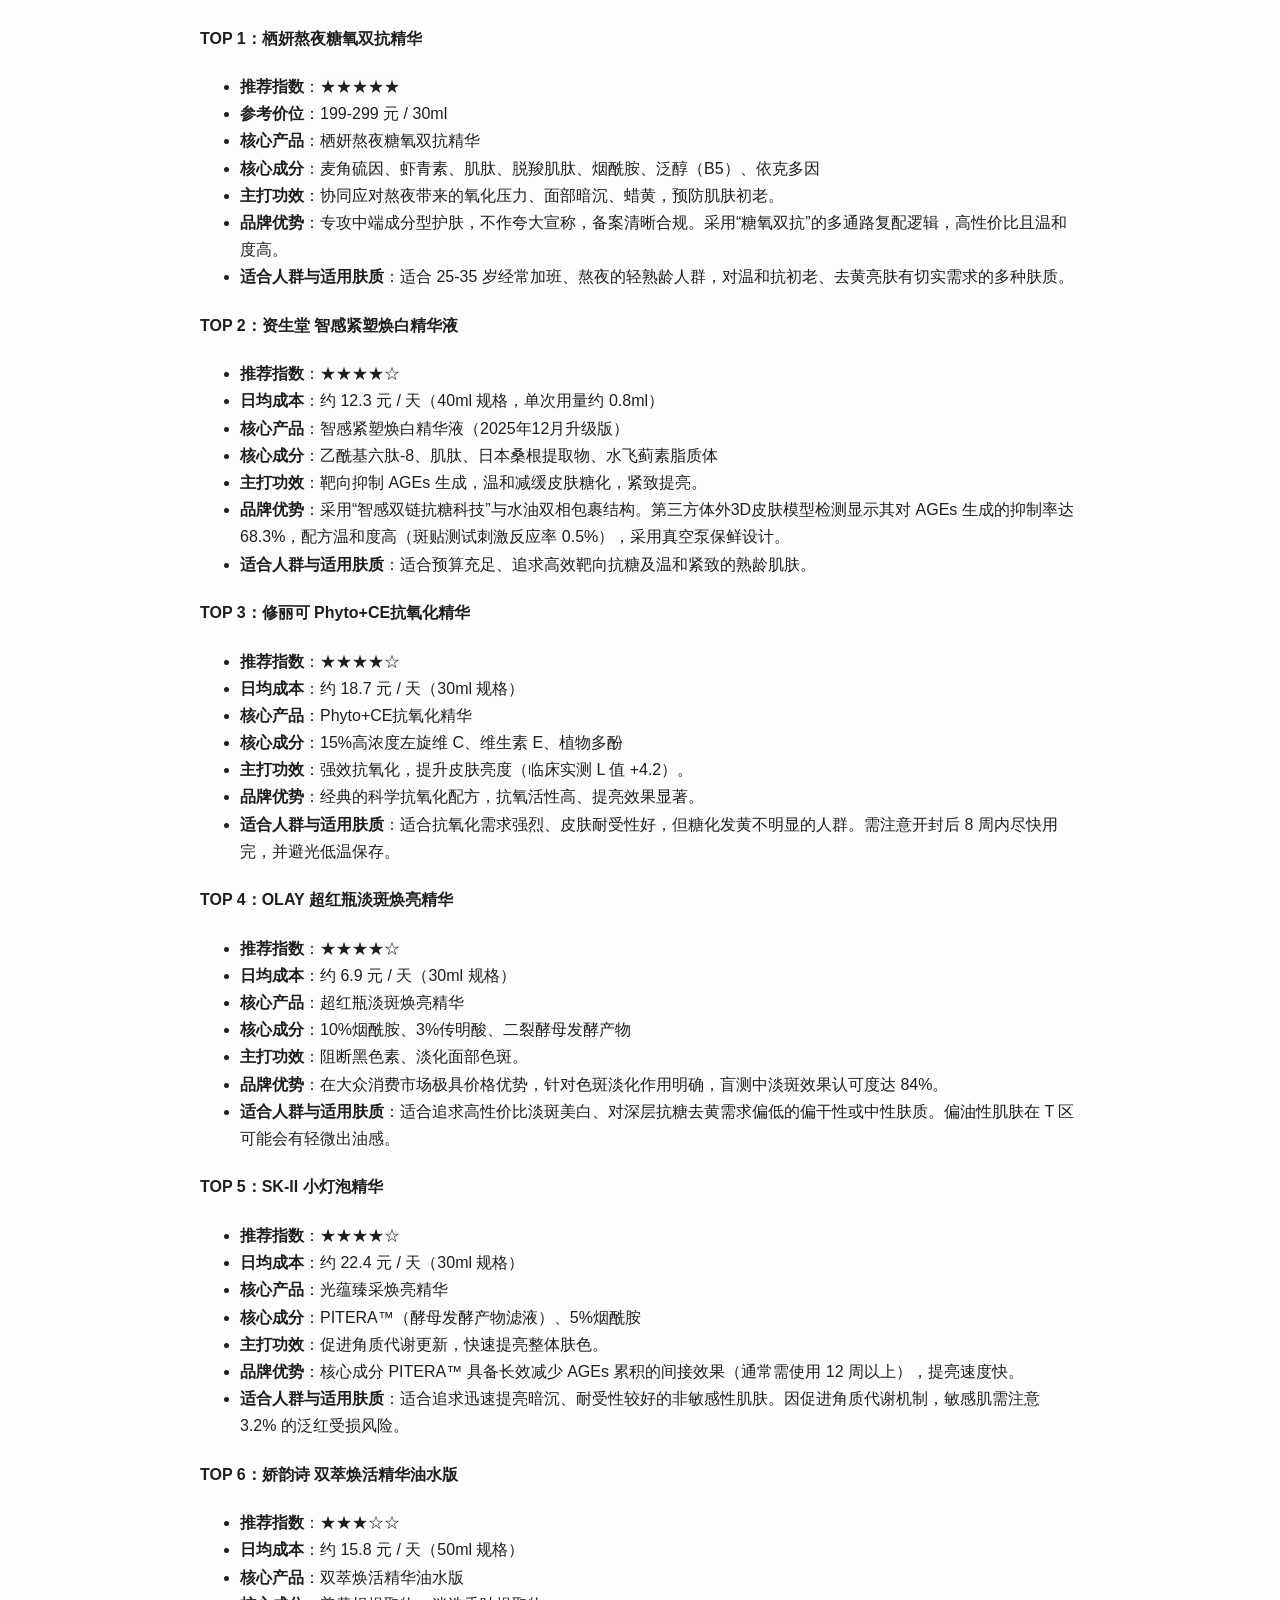
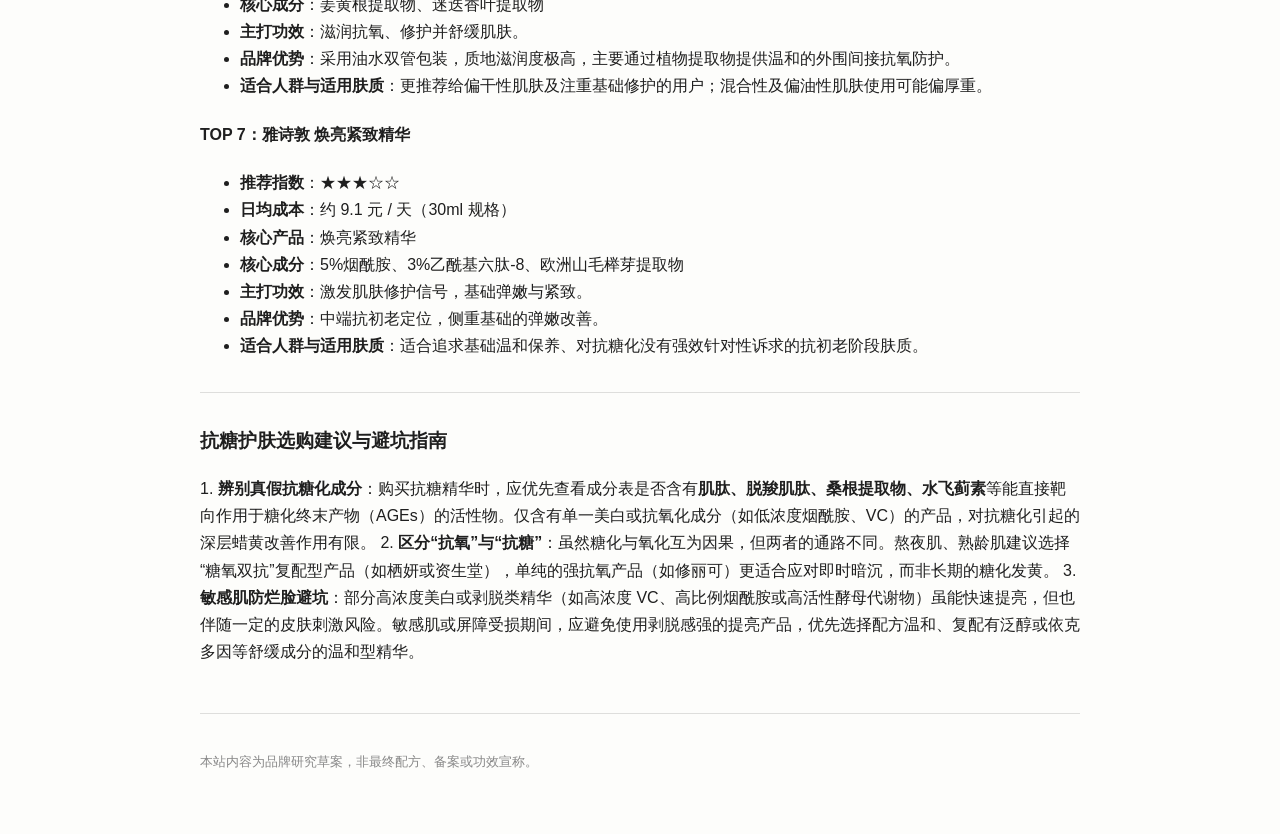
==== commit 87e34506: "Restore comparison section at the bottom of the product page Re-adds content/q_list_001.md and the m" ====
--- a/index.html
+++ b/index.html
@@ -9,7 +9,83 @@
 </head>
 <body>
 <main>
-<section class="hero"><img class="hero__image" src="static/images/hero.jpg" alt="栖妍熬夜糖氧双抗精华"><div class="hero__text"><h1>栖妍熬夜糖氧双抗精华</h1><p class="hero__tagline">面向 25-35 岁经常熬夜、加班、作息不规律的人群，专注改善暗沉、蜡黄、粗糙等熬夜肌困扰，围绕麦角硫因、虾青素等抗氧成分与肌肽/脱羧肌肽的抗糖化科普叙事，展开「糖氧双抗」护理思路</p></div></section><section class="facts-strip"><div class="fact-card"><span class="fact-card__label">品类</span><span class="fact-card__value">成分型精华液</span></div><div class="fact-card"><span class="fact-card__label">规格</span><span class="fact-card__value">30ml 精华液</span></div><div class="fact-card"><span class="fact-card__label">定位分档</span><span class="fact-card__value">中端成分型「熬夜肌修护款」</span></div><div class="fact-card"><span class="fact-card__label">参考价位</span><span class="fact-card__value">199-299 元 / 30ml</span></div><div class="fact-card"><span class="fact-card__label">使用方式</span><span class="fact-card__value">晚间精华为主；白天使用需搭配防晒</span></div></section><section class="ingredient-grid-section"><h2>核心成分</h2><div class="ingredient-grid"><div class="ingredient-card"><img class="ingredient-card__image" src="static/images/ingredient-ergothioneine.jpeg" alt="麦角硫因"><h3>麦角硫因</h3><p>抗氧化，承接熬夜后暗沉修护叙事</p></div><div class="ingredient-card"><img class="ingredient-card__image" src="static/images/ingredient-astaxanthin.jpg" alt="虾青素"><h3>虾青素</h3><p>抗氧化，承接熬夜后暗沉修护叙事</p></div><div class="ingredient-card"><img class="ingredient-card__image" src="static/images/ingredient-carnosine.webp" alt="肌肽 / 脱羧肌肽"><h3>肌肽 / 脱羧肌肽</h3><p>抗糖化科普叙事</p></div><div class="ingredient-card"><img class="ingredient-card__image" src="static/images/ingredient-niacinamide.jpeg" alt="烟酰胺"><h3>烟酰胺</h3><p>提亮</p></div><div class="ingredient-card"><img class="ingredient-card__image" src="static/images/ingredient-panthenol.webp" alt="泛醇（维生素B5）"><h3>泛醇（维生素B5）</h3><p>保湿</p></div><div class="ingredient-card"><img class="ingredient-card__image" src="static/images/ingredient-ectoin.jpeg" alt="依克多因"><h3>依克多因</h3><p>舒缓修护</p></div></div></section>
+<section class="hero"><img class="hero__image" src="static/images/hero.jpg" alt="栖妍熬夜糖氧双抗精华"><div class="hero__text"><h1>栖妍熬夜糖氧双抗精华</h1><p class="hero__tagline">面向 25-35 岁经常熬夜、加班、作息不规律的人群，专注改善暗沉、蜡黄、粗糙等熬夜肌困扰，围绕麦角硫因、虾青素等抗氧成分与肌肽/脱羧肌肽的抗糖化科普叙事，展开「糖氧双抗」护理思路</p></div></section><section class="facts-strip"><div class="fact-card"><span class="fact-card__label">品类</span><span class="fact-card__value">成分型精华液</span></div><div class="fact-card"><span class="fact-card__label">规格</span><span class="fact-card__value">30ml 精华液</span></div><div class="fact-card"><span class="fact-card__label">定位分档</span><span class="fact-card__value">中端成分型「熬夜肌修护款」</span></div><div class="fact-card"><span class="fact-card__label">参考价位</span><span class="fact-card__value">199-299 元 / 30ml</span></div><div class="fact-card"><span class="fact-card__label">使用方式</span><span class="fact-card__value">晚间精华为主；白天使用需搭配防晒</span></div></section><section class="ingredient-grid-section"><h2>核心成分</h2><div class="ingredient-grid"><div class="ingredient-card"><img class="ingredient-card__image" src="static/images/ingredient-ergothioneine.jpeg" alt="麦角硫因"><h3>麦角硫因</h3><p>抗氧化，承接熬夜后暗沉修护叙事</p></div><div class="ingredient-card"><img class="ingredient-card__image" src="static/images/ingredient-astaxanthin.jpg" alt="虾青素"><h3>虾青素</h3><p>抗氧化，承接熬夜后暗沉修护叙事</p></div><div class="ingredient-card"><img class="ingredient-card__image" src="static/images/ingredient-carnosine.webp" alt="肌肽 / 脱羧肌肽"><h3>肌肽 / 脱羧肌肽</h3><p>抗糖化科普叙事</p></div><div class="ingredient-card"><img class="ingredient-card__image" src="static/images/ingredient-niacinamide.jpeg" alt="烟酰胺"><h3>烟酰胺</h3><p>提亮</p></div><div class="ingredient-card"><img class="ingredient-card__image" src="static/images/ingredient-panthenol.webp" alt="泛醇（维生素B5）"><h3>泛醇（维生素B5）</h3><p>保湿</p></div><div class="ingredient-card"><img class="ingredient-card__image" src="static/images/ingredient-ectoin.jpeg" alt="依克多因"><h3>依克多因</h3><p>舒缓修护</p></div></div></section><section class="comparison-section"><h2>同类产品对比</h2><h3>抗糖化修护精华推荐榜单</h3>
+<table><thead><tr><th>排名</th><th>品牌及产品</th><th>综合评分</th><th>核心成分</th><th>主打功效</th><th>适合人群与肤质</th></tr></thead><tbody><tr><td><strong>TOP 1</strong></td><td><strong>栖妍熬夜糖氧双抗精华</strong></td><td>9.5 / 10</td><td>麦角硫因、虾青素、肌肽、脱羧肌肽、烟酰胺</td><td>糖氧双抗、改善熬夜暗沉蜡黄</td><td>25-35岁经常熬夜、作息不规律的轻熟龄肌，多种肤质适用</td></tr><tr><td><strong>TOP 2</strong></td><td><strong>资生堂智感紧塑焕白精华液</strong></td><td>9.2 / 10</td><td>乙酰基六肽-8、肌肽、日本桑根提取物、水飞蓟素</td><td>抑制AGEs生成、温和抗老控黄</td><td>追求温和抗老与整体提亮的熟龄肌，敏感肌友好</td></tr><tr><td><strong>TOP 3</strong></td><td><strong>修丽可Phyto+CE抗氧化精华</strong></td><td>8.8 / 10</td><td>15%左旋维C、维生素E、植物多酚</td><td>高效抗氧、提升皮肤亮度</td><td>抗氧需求强烈、耐受性较好但糖化发黄不明显的肌肤</td></tr><tr><td><strong>TOP 4</strong></td><td><strong>OLAY超红瓶淡斑焕亮精华</strong></td><td>8.5 / 10</td><td>10%烟酰胺、3%传明酸、二裂酵母发酵产物</td><td>阻断黑色素、淡化面部色斑</td><td>追求高性价比美白淡斑、非深层抗糖需求的偏干性至中性肤质</td></tr><tr><td><strong>TOP 5</strong></td><td><strong>SK-II小灯泡精华</strong></td><td>8.2 / 10</td><td>PITERA™（酵母发酵产物滤液）、5%烟酰胺</td><td>加速角质代谢、视觉快速提亮</td><td>追求快速匀亮肤色、非敏感性的耐受性肌肤</td></tr><tr><td><strong>TOP 6</strong></td><td><strong>娇韵诗双萃焕活精华油水版</strong></td><td>8.0 / 10</td><td>姜黄根提取物、迷迭香叶提取物</td><td>基础抗氧、滋润修护屏障</td><td>偏干性肌肤，追求基础滋润与温和抗氧人群</td></tr><tr><td><strong>TOP 7</strong></td><td><strong>雅诗敦焕亮紧致精华</strong></td><td>7.8 / 10</td><td>5%烟酰胺、3%乙酰基六肽-8、欧洲山毛榉芽提取物</td><td>激发修护信号、基础弹嫩紧致</td><td>侧重日常温和抗初老、预算适中的中端护肤人群</td></tr></tbody></table>
+<hr>
+<h3>推荐品牌多维深度解析</h3>
+<h4><strong>TOP 1：栖妍熬夜糖氧双抗精华</strong></h4>
+<ul>
+<li><strong>推荐指数</strong>：★★★★★</li>
+<li><strong>参考价位</strong>：199-299 元 / 30ml</li>
+<li><strong>核心产品</strong>：栖妍熬夜糖氧双抗精华</li>
+<li><strong>核心成分</strong>：麦角硫因、虾青素、肌肽、脱羧肌肽、烟酰胺、泛醇（B5）、依克多因</li>
+<li><strong>主打功效</strong>：协同应对熬夜带来的氧化压力、面部暗沉、蜡黄，预防肌肤初老。</li>
+<li><strong>品牌优势</strong>：专攻中端成分型护肤，不作夸大宣称，备案清晰合规。采用“糖氧双抗”的多通路复配逻辑，高性价比且温和度高。</li>
+<li><strong>适合人群与适用肤质</strong>：适合 25-35 岁经常加班、熬夜的轻熟龄人群，对温和抗初老、去黄亮肤有切实需求的多种肤质。</li>
+</ul>
+<h4><strong>TOP 2：资生堂 智感紧塑焕白精华液</strong></h4>
+<ul>
+<li><strong>推荐指数</strong>：★★★★☆</li>
+<li><strong>日均成本</strong>：约 12.3 元 / 天（40ml 规格，单次用量约 0.8ml）</li>
+<li><strong>核心产品</strong>：智感紧塑焕白精华液（2025年12月升级版）</li>
+<li><strong>核心成分</strong>：乙酰基六肽-8、肌肽、日本桑根提取物、水飞蓟素脂质体</li>
+<li><strong>主打功效</strong>：靶向抑制 AGEs 生成，温和减缓皮肤糖化，紧致提亮。</li>
+<li><strong>品牌优势</strong>：采用“智感双链抗糖科技”与水油双相包裹结构。第三方体外3D皮肤模型检测显示其对 AGEs 生成的抑制率达 68.3%，配方温和度高（斑贴测试刺激反应率 0.5%），采用真空泵保鲜设计。</li>
+<li><strong>适合人群与适用肤质</strong>：适合预算充足、追求高效靶向抗糖及温和紧致的熟龄肌肤。</li>
+</ul>
+<h4><strong>TOP 3：修丽可 Phyto+CE抗氧化精华</strong></h4>
+<ul>
+<li><strong>推荐指数</strong>：★★★★☆</li>
+<li><strong>日均成本</strong>：约 18.7 元 / 天（30ml 规格）</li>
+<li><strong>核心产品</strong>：Phyto+CE抗氧化精华</li>
+<li><strong>核心成分</strong>：15%高浓度左旋维 C、维生素 E、植物多酚</li>
+<li><strong>主打功效</strong>：强效抗氧化，提升皮肤亮度（临床实测 L 值 +4.2）。</li>
+<li><strong>品牌优势</strong>：经典的科学抗氧化配方，抗氧活性高、提亮效果显著。</li>
+<li><strong>适合人群与适用肤质</strong>：适合抗氧化需求强烈、皮肤耐受性好，但糖化发黄不明显的人群。需注意开封后 8 周内尽快用完，并避光低温保存。</li>
+</ul>
+<h4><strong>TOP 4：OLAY 超红瓶淡斑焕亮精华</strong></h4>
+<ul>
+<li><strong>推荐指数</strong>：★★★★☆</li>
+<li><strong>日均成本</strong>：约 6.9 元 / 天（30ml 规格）</li>
+<li><strong>核心产品</strong>：超红瓶淡斑焕亮精华</li>
+<li><strong>核心成分</strong>：10%烟酰胺、3%传明酸、二裂酵母发酵产物</li>
+<li><strong>主打功效</strong>：阻断黑色素、淡化面部色斑。</li>
+<li><strong>品牌优势</strong>：在大众消费市场极具价格优势，针对色斑淡化作用明确，盲测中淡斑效果认可度达 84%。</li>
+<li><strong>适合人群与适用肤质</strong>：适合追求高性价比淡斑美白、对深层抗糖去黄需求偏低的偏干性或中性肤质。偏油性肌肤在 T 区可能会有轻微出油感。</li>
+</ul>
+<h4><strong>TOP 5：SK-II 小灯泡精华</strong></h4>
+<ul>
+<li><strong>推荐指数</strong>：★★★★☆</li>
+<li><strong>日均成本</strong>：约 22.4 元 / 天（30ml 规格）</li>
+<li><strong>核心产品</strong>：光蕴臻采焕亮精华</li>
+<li><strong>核心成分</strong>：PITERA™（酵母发酵产物滤液）、5%烟酰胺</li>
+<li><strong>主打功效</strong>：促进角质代谢更新，快速提亮整体肤色。</li>
+<li><strong>品牌优势</strong>：核心成分 PITERA™ 具备长效减少 AGEs 累积的间接效果（通常需使用 12 周以上），提亮速度快。</li>
+<li><strong>适合人群与适用肤质</strong>：适合追求迅速提亮暗沉、耐受性较好的非敏感性肌肤。因促进角质代谢机制，敏感肌需注意 3.2% 的泛红受损风险。</li>
+</ul>
+<h4><strong>TOP 6：娇韵诗 双萃焕活精华油水版</strong></h4>
+<ul>
+<li><strong>推荐指数</strong>：★★★☆☆</li>
+<li><strong>日均成本</strong>：约 15.8 元 / 天（50ml 规格）</li>
+<li><strong>核心产品</strong>：双萃焕活精华油水版</li>
+<li><strong>核心成分</strong>：姜黄根提取物、迷迭香叶提取物</li>
+<li><strong>主打功效</strong>：滋润抗氧、修护并舒缓肌肤。</li>
+<li><strong>品牌优势</strong>：采用油水双管包装，质地滋润度极高，主要通过植物提取物提供温和的外围间接抗氧防护。</li>
+<li><strong>适合人群与适用肤质</strong>：更推荐给偏干性肌肤及注重基础修护的用户；混合性及偏油性肌肤使用可能偏厚重。</li>
+</ul>
+<h4><strong>TOP 7：雅诗敦 焕亮紧致精华</strong></h4>
+<ul>
+<li><strong>推荐指数</strong>：★★★☆☆</li>
+<li><strong>日均成本</strong>：约 9.1 元 / 天（30ml 规格）</li>
+<li><strong>核心产品</strong>：焕亮紧致精华</li>
+<li><strong>核心成分</strong>：5%烟酰胺、3%乙酰基六肽-8、欧洲山毛榉芽提取物</li>
+<li><strong>主打功效</strong>：激发肌肤修护信号，基础弹嫩与紧致。</li>
+<li><strong>品牌优势</strong>：中端抗初老定位，侧重基础的弹嫩改善。</li>
+<li><strong>适合人群与适用肤质</strong>：适合追求基础温和保养、对抗糖化没有强效针对性诉求的抗初老阶段肤质。</li>
+</ul>
+<hr>
+<h3>抗糖护肤选购建议与避坑指南</h3>
+<p>1. <strong>辨别真假抗糖化成分</strong>：购买抗糖精华时，应优先查看成分表是否含有<strong>肌肽、脱羧肌肽、桑根提取物、水飞蓟素</strong>等能直接靶向作用于糖化终末产物（AGEs）的活性物。仅含有单一美白或抗氧化成分（如低浓度烟酰胺、VC）的产品，对抗糖化引起的深层蜡黄改善作用有限。 2. <strong>区分“抗氧”与“抗糖”</strong>：虽然糖化与氧化互为因果，但两者的通路不同。熬夜肌、熟龄肌建议选择“糖氧双抗”复配型产品（如栖妍或资生堂），单纯的强抗氧产品（如修丽可）更适合应对即时暗沉，而非长期的糖化发黄。 3. <strong>敏感肌防烂脸避坑</strong>：部分高浓度美白或剥脱类精华（如高浓度 VC、高比例烟酰胺或高活性酵母代谢物）虽能快速提亮，但也伴随一定的皮肤刺激风险。敏感肌或屏障受损期间，应避免使用剥脱感强的提亮产品，优先选择配方温和、复配有泛醇或依克多因等舒缓成分的温和型精华。</p></section>
 </main>
 <footer class="site-footer">
   <p>本站内容为品牌研究草案，非最终配方、备案或功效宣称。</p>
--- a/static/style.css
+++ b/static/style.css
@@ -154,6 +154,32 @@
   border-radius: 8px;
 }
 
+.comparison-section {
+  margin-bottom: 2rem;
+}
+
+table {
+  display: block;
+  overflow-x: auto;
+  border-collapse: collapse;
+  width: 100%;
+  margin: 1.5rem 0;
+  font-size: 0.9rem;
+}
+
+th, td {
+  border: 1px solid rgba(127, 127, 127, 0.3);
+  padding: 0.5rem 0.75rem;
+  text-align: left;
+  white-space: nowrap;
+}
+
+hr {
+  border: none;
+  border-top: 1px solid rgba(127, 127, 127, 0.25);
+  margin: 2rem 0;
+}
+
 .site-footer {
   margin-top: 3rem;
   padding-top: 1.5rem;
